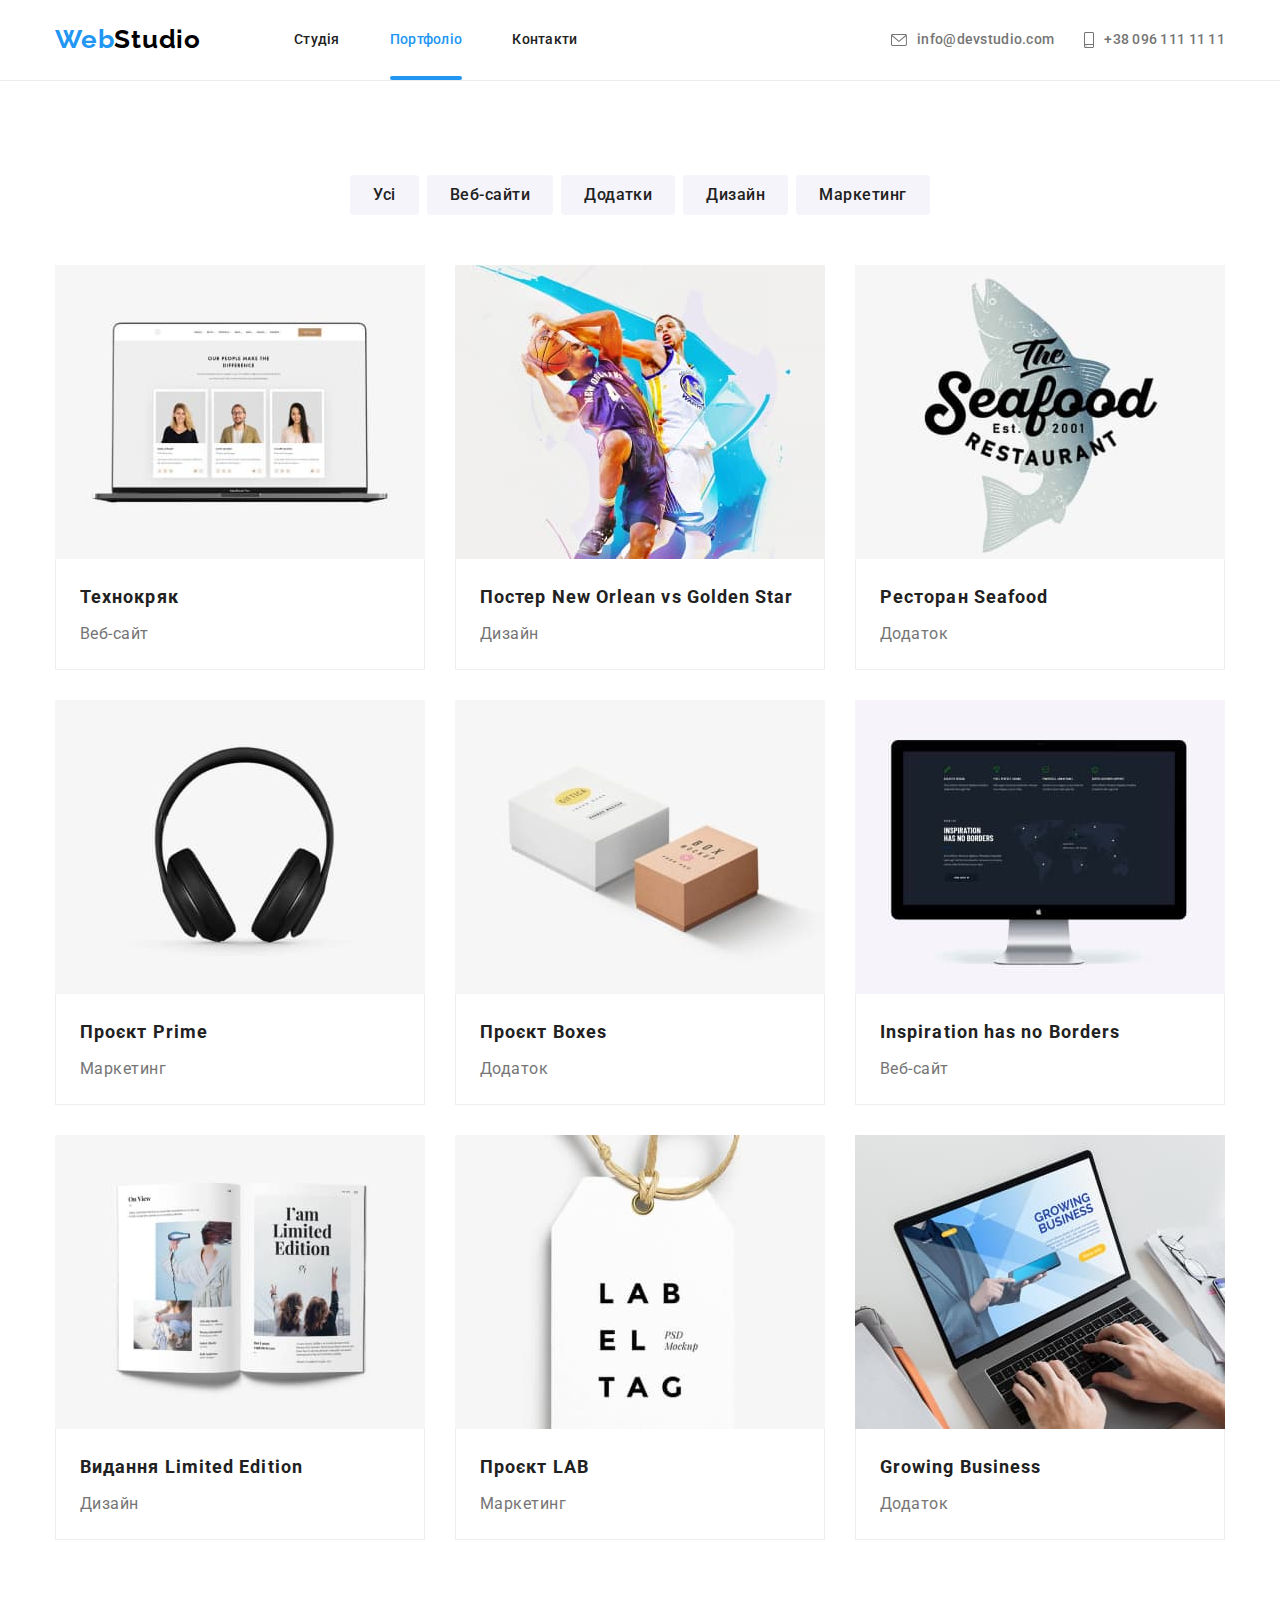
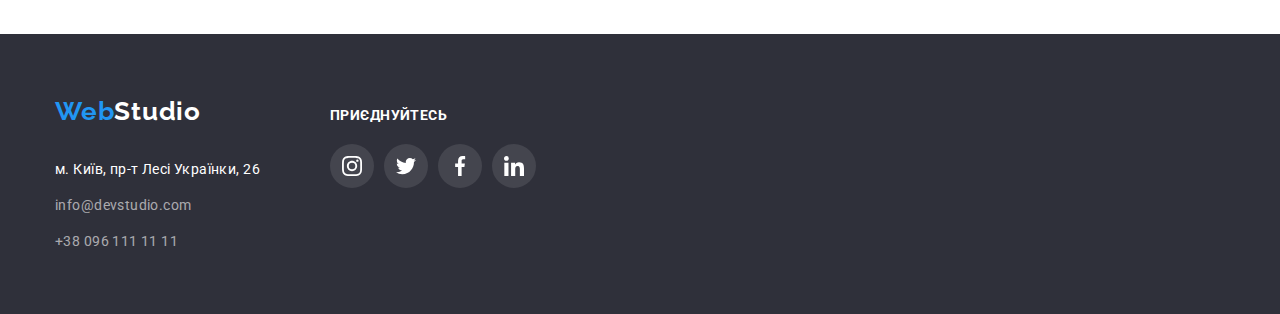
==== portfolio.html @ 48a8d175 "Initial commit" ====
<!DOCTYPE html>
<html lang="uk">
  <head>
    <meta charset="UTF-8" />
    <meta name="viewport" content="width=device-width, initial-scale=1.0" />
    <title>Document</title>
    <link rel="preconnect" href="https://fonts.googleapis.com" />
    <link rel="preconnect" href="https://fonts.gstatic.com" crossorigin />
    <link
      href="https://fonts.googleapis.com/css2?family=Raleway:wght@700&family=Roboto:wght@400;500;700;900&display=swap"
      rel="stylesheet"
    />
    <link
      rel="stylesheet"
      href="https://cdnjs.cloudflare.com/ajax/libs/modern-normalize/0.6.0/modern-normalize.min.css"
    />
    <link rel="stylesheet" href="./css/styles.css" />
  </head>
  <body>
    <!-- Верхня лінія -->
    <header class="page-header">
      <div class="container main-nav">
        <nav class="main-nav">
          <a href="./index.html" class="logo"
            >Web<span class="logo-header">Studio</span></a
          >
          <ul class="site-nav list">
            <li class="site-pages">
              <a href="./index.html" class="link navigation-link">Студія</a>
            </li>
            <li class="site-pages">
              <a href="" class="portfolio navigation-link current">Портфоліо</a>
            </li>
            <li class="site-pages">
              <a href="" class="link navigation-link">Контакти</a>
            </li>
          </ul>
        </nav>
        <ul class="contacts list">
          <li>
            <a href="mailto:info@devstudio.com" class="point link">
              <svg class="point-envelope" width="16" height="12">
                <use href="./images/icons.svg#icon-envelope"></use>
              </svg>
              info@devstudio.com</a
            >
          </li>
          <li>
            <a href="tel:+380961111111" class="point link">
              <svg class="point-smartphone" width="10" height="16">
                <use href="./images/icons.svg#icon-smartphone"></use>
              </svg>
              +38 096 111 11 11</a
            >
          </li>
        </ul>
      </div>
    </header>

    <!-- Портфоліо -->
    <main>
      <section class="section">
        <div class="container">
          <h1 class="portfolio-title visually-hidden">Портфоліо</h1>
          <ul class="button-list list">
            <li class="button-point"><button type="button">Усі</button></li>
            <li class="button-point">
              <button type="button">Веб-сайти</button>
            </li>
            <li class="button-point"><button type="button">Додатки</button></li>
            <li class="button-point"><button type="button">Дизайн</button></li>
            <li class="button-point">
              <button type="button">Маркетинг</button>
            </li>
          </ul>
          <ul class="project-list list">
            <!-- Проєкт 1 -->
            <li class="little-container">
              <a class="card-link" href="">
                <div class="card-overlay">
                  <img
                    src="./images/projects/img1.jpg"
                    alt="Фото людей"
                    width="370"
                    height="294"
                    class="image"
                  />
                  <p class="card-text">
                    Ресурс пропонує комплексні пропозиції з різним рівнем
                    функціоналу та сервісів. Все це дозволить відвідувачу
                    отримати вичерпні відомості про компанію чи приватну особу.
                  </p>
                </div>
                <div class="description">
                  <h2 class="project-title">Технокряк</h2>
                  <p class="description-text">Веб-сайт</p>
                </div>
              </a>
            </li>
            <!-- Проєкт 2 -->
            <li class="little-container">
              <a class="card-link" href="">
                <div class="card-overlay">
                  <img
                    src="./images/projects/img2.jpg"
                    alt="Баскетболісти"
                    width="370"
                    height="294"
                    class="image"
                  />
                  <p class="card-text">
                    Ресурс пропонує комплексні пропозиції з різним рівнем
                    функціоналу та сервісів. Все це дозволить відвідувачу
                    отримати вичерпні відомості про компанію чи приватну особу.
                  </p>
                </div>
                <div class="description">
                  <h2 class="project-title">
                    Постер New Orlean vs Golden Star
                  </h2>
                  <p class="description-text">Дизайн</p>
                </div>
              </a>
            </li>
            <!-- Проєкт 3 -->
            <li class="little-container">
              <a class="card-link" href="">
                <div class="card-overlay">
                  <img
                    src="./images/projects/img3.jpg"
                    alt="Логотип ресторану у вигляді риби"
                    width="370"
                    height="294"
                    class="image"
                  />
                  <p class="card-text">
                    Ресурс пропонує комплексні пропозиції з різним рівнем
                    функціоналу та сервісів. Все це дозволить відвідувачу
                    отримати вичерпні відомості про компанію чи приватну особу.
                  </p>
                </div>
                <div class="description">
                  <h2 class="project-title">Ресторан Seafood</h2>
                  <p class="description-text">Додаток</p>
                </div>
              </a>
            </li>
            <!-- Проєкт 4 -->
            <li class="little-container">
              <a class="card-link" href="">
                <div class="card-overlay">
                  <img
                    src="./images/projects/img4.jpg"
                    alt="Навушники"
                    width="370"
                    height="294"
                    class="image"
                  />
                  <p class="card-text">
                    Ресурс пропонує комплексні пропозиції з різним рівнем
                    функціоналу та сервісів. Все це дозволить відвідувачу
                    отримати вичерпні відомості про компанію чи приватну особу.
                  </p>
                </div>
                <div class="description">
                  <h2 class="project-title">Проєкт Prime</h2>
                  <p class="description-text">Маркетинг</p>
                </div>
              </a>
            </li>
            <!-- Проєкт 5 -->
            <li class="little-container">
              <a class="card-link" href="">
                <div class="card-overlay">
                  <img
                    src="./images/projects/img5.jpg"
                    alt="Дві коробки"
                    width="370"
                    height="294"
                    class="image"
                  />
                  <p class="card-text">
                    Ресурс пропонує комплексні пропозиції з різним рівнем
                    функціоналу та сервісів. Все це дозволить відвідувачу
                    отримати вичерпні відомості про компанію чи приватну особу.
                  </p>
                </div>
                <div class="description">
                  <h2 class="project-title">Проєкт Boxes</h2>
                  <p class="description-text">Додаток</p>
                </div>
              </a>
            </li>
            <!-- Проєкт 6 -->
            <li class="little-container">
              <a class="card-link" href="">
                <div class="card-overlay">
                  <img
                    src="./images/projects/img6.jpg"
                    alt="Монітор"
                    width="370"
                    height="294"
                    class="image"
                  />
                  <p class="card-text">
                    Ресурс пропонує комплексні пропозиції з різним рівнем
                    функціоналу та сервісів. Все це дозволить відвідувачу
                    отримати вичерпні відомості про компанію чи приватну особу.
                  </p>
                </div>
                <div class="description">
                  <h2 class="project-title">Inspiration has no Borders</h2>
                  <p class="description-text">Веб-сайт</p>
                </div>
              </a>
            </li>
            <!-- Проєкт 7 -->
            <li class="little-container">
              <a class="card-link" href="">
                <div class="card-overlay">
                  <img
                    src="./images/projects/img7.jpg"
                    alt="Книжний разворот"
                    width="370"
                    height="294"
                    class="image"
                  />
                  <p class="card-text">
                    Ресурс пропонує комплексні пропозиції з різним рівнем
                    функціоналу та сервісів. Все це дозволить відвідувачу
                    отримати вичерпні відомості про компанію чи приватну особу.
                  </p>
                </div>
                <div class="description">
                  <h2 class="project-title">Видання Limited Edition</h2>
                  <p class="description-text">Дизайн</p>
                </div>
              </a>
            </li>
            <!-- Проєкт 8 -->
            <li class="little-container">
              <a class="card-link" href="">
                <div class="card-overlay">
                  <img
                    src="./images/projects/img8.jpg"
                    alt="Етикетка"
                    width="370"
                    height="294"
                    class="image"
                  />
                  <p class="card-text">
                    Ресурс пропонує комплексні пропозиції з різним рівнем
                    функціоналу та сервісів. Все це дозволить відвідувачу
                    отримати вичерпні відомості про компанію чи приватну особу.
                  </p>
                </div>
                <div class="description">
                  <h2 class="project-title">Проєкт LAB</h2>
                  <p class="description-text">Маркетинг</p>
                </div>
              </a>
            </li>
            <!-- Проєкт 9 -->
            <li class="little-container">
              <a class="card-link" href="">
                <div class="card-overlay">
                  <img
                    src="./images/projects/img9.jpg"
                    alt="Руки на клавіатурі ноутбука"
                    width="370"
                    height="294"
                    class="image"
                  />
                  <p class="card-text">
                    Ресурс пропонує комплексні пропозиції з різним рівнем
                    функціоналу та сервісів. Все це дозволить відвідувачу
                    отримати вичерпні відомості про компанію чи приватну особу.
                  </p>
                </div>
                <div class="description">
                  <h2 class="project-title">Growing Business</h2>
                  <p class="description-text">Додаток</p>
                </div>
              </a>
            </li>
          </ul>
        </div>
      </section>
    </main>

    <!-- Підвал -->
    <footer class="footer-section">
      <div class="container footer-box">
        <div class="footer-part">
          <a href="./index.html" class="logo"
            >Web<span class="logo-footer">Studio</span></a
          >
          <address>
            <p class="footer-adress">м. Київ, пр-т Лесі Українки, 26</p>
            <ul class="footer-contacts list">
              <li class="contacts-point">
                <a href="mailto:info@devstudio.com">info@devstudio.com</a>
              </li>
              <li class="contacts-point">
                <a href="tel:+380961111111">+38 096 111 11 11</a>
              </li>
            </ul>
          </address>
        </div>
        <!-- Приєднуйтесь -->
        <div class="footer-part">
          <h3 class="social-title">ПРИЄДНУЙТЕСЬ</h3>
          <ul class="attend list">
            <li>
              <a class="ellipse" href="">
                <svg class="social-footer" width="20" height="20">
                  <use href="./images/icons.svg#icon-instagram"></use>
                </svg>
              </a>
            </li>
            <li>
              <a class="ellipse" href="">
                <svg class="social-footer" width="20" height="20">
                  <use href="./images/icons.svg#icon-twitter"></use>
                </svg>
              </a>
            </li>
            <li>
              <a class="ellipse" href="">
                <svg class="social-footer" width="20" height="20">
                  <use href="./images/icons.svg#icon-facebook"></use>
                </svg>
              </a>
            </li>
            <li>
              <a class="ellipse" href="">
                <svg class="social-footer" width="20" height="20">
                  <use href="./images/icons.svg#icon-linkedin"></use>
                </svg>
              </a>
            </li>
          </ul>
        </div>
      </div>
    </footer>
  </body>
</html>
---- css/styles.css ----
/* 
 html {
     box-sizing: border-box;
 }

 *,
 *::before,
 *::after {
     box-sizing: inherit;

 } */


 /* цвет осн текста #212121 */
 /* акцент #2196F3 */
 /* вторичн цвет текста #757575 */
 /* цвет фона вторичн #F5F4FA */


 :root {
     --primary-text-color: #757575;
     --title-text-color: #212121;
     --accent-color: #2196F3;
     --primary-bg-color: #F5F4FA;
     --timing-function: cubic-bezier(0.4, 0, 0.2, 1);
}

 /* animations */


 /* Загальні css дані для обох html */

 body {
     color: #757575;
     background-color: #FFF;
     font-family: Roboto, sans-serif;
     font-size: 14px;
     font-weight: 400;
     line-height: 1.7;
     letter-spacing: 0.42px;
 }

.container {
    margin-left: auto;
    margin-right: auto;
   
    width: 1200px;
    padding-left: 15px;
    padding-right: 15px;
}
 
/* Утіліти */

h1,
h2,
h3,
h4,
h5,
h6,
p,
ul {
    margin-top: 0;
    margin-bottom: 0;
}


.list {
    padding: 0;
    margin: 0;
    list-style: none;
}


/* Header */

.page-header {
    border-bottom-width: 1px;
    border-bottom-style: solid;
    border-bottom-color: #ECECEC;
}


.site-nav {
    display: flex;
    margin-left: 93px;
}

.site-pages {
    display: flex;
    transition: color 250ms var(--timing-function);
}

.site-pages:hover,
.site-pages:focus {
    color: var(--accent-color);
}

.site-nav .site-pages + .site-pages {
    margin-left: 50px;
}



.site-nav .link {
    display: block;
    padding-top: 32px;
    padding-bottom: 32px;
    color: var(--title-text-color);
    font-size: 14px;
    font-weight: 500;
    line-height: 1.14;
    letter-spacing: 0.28px;
    letter-spacing: 0.28px;
    text-decoration: none;
}


.main-nav {
    display: flex;
    align-items: center;
}


.studio,
.portfolio {
    display: block;
    padding-top: 32px;
    padding-bottom: 32px;
    color: var(--accent-color);
    font-size: 14px;
    font-weight: 500;
    line-height: 1.14;
    letter-spacing: 0.28px;
    letter-spacing: 0.28px;
    text-decoration: none;
}


/* logo */

.logo {
    margin-right: 0;
    color: var(--accent-color);
    font-family: Raleway, sans-serif;
    font-size: 26px;
    font-weight: 700;
    line-height: 1.38;
    letter-spacing: 0.78px;
    text-decoration: none;
}

.logo-header {
    color: #000;
}

.logo-footer {
    color: #FFF;
}


/* Contacts */

.contacts a {
    color: var(--primary-text-color);
    font-family: Roboto;
    font-size: 14px;
    font-weight: 500;
    line-height: 1.14;
    letter-spacing: 0.28px;
    text-decoration: none;
}

.navigation-link {
    position: relative;
    transition: color 250ms var(--timing-function);
}

.navigation-link:hover,
.navigation-link:focus {
    color: var(--accent-color);
}


.navigation-link.current {
    color: #2196F3;
}
 

.navigation-link.current::after {
    position: absolute;
    bottom: 0;
    left: 0;
    content: "";
    display: block;
    width: 100%;
    height: 4px;
    background-color: #2196F3;
    border-radius: 2px;
}


.contacts .link {
    text-decoration: none;
}

.contacts {
    display: flex;
    margin-left: auto;
    gap: 30px;
}

.point {
    display: flex;
    justify-content: center;
    align-items: center;
    color: #AFB1B8;
    transition: color 250ms var(--timing-function);
}


.point:hover,
.point:focus {
    color: #2196F3;
    fill: #2196F3;
}

.point-envelope {
    margin-right: 10px;
    fill: currentColor;;
}

.point-smartphone {
    margin-right: 10px;
    fill: currentColor;
}


.contacts .point + .point {
    margin-left: 40px;
}


/* Стили для index.html */




/* Hero */

.hero {
    background-color: #2F303A;
    text-align: center;
    padding-top: 200px;
    padding-bottom: 200px;
}

/* Overlay */

.overlay {
    max-width: 1600px;
    height: 600px;
    margin-left: auto;
    margin-right: auto;
    background-image: linear-gradient(rgba(47, 48, 58, 0.4), rgba(47, 48, 58, 0.4)), url("../images/hero/hero1.jpg");
    /* background-repeat: no-repeat; */
    background-position: center;
    /* background-size: cover; */
}

.hero-title {
    margin-top: 0;
    margin-right: auto;
    margin-left: auto;
    margin-bottom: 30px;
    width: 696px;
    color: var(--title-text-color);
    color: #FFF;
    font-size: 44px;
    font-weight: 900;
    line-height: 1.36;
    letter-spacing: 2.64px;
    text-transform: uppercase;
}


.button-studio {
    color:#FFFFFF;
    height: 50px;
    background-color: var(--accent-color);
    font-family: inherit;
    font-size: 16px;
    font-weight: 700;
    line-height: 1.88;
    letter-spacing: 0.96px;
    cursor: pointer;
    border-radius: 4px;
    border: 1px solid transparent;
    padding: 9px 24px;
    min-width: 200px;
    transition: color 250ms var(--timing-function);
}

.button-studio:hover,
.button-studio:focus {
    color: #2F303A;
}


/*Модальне вікно */

.backdrop {
    position: fixed;
    z-index: 2;
    top: 0;
    left: 0;
    width: 100%;
    height: 100%;
    background-color: rgba(0, 0, 0, 0.2);
    transition: transform 250ms var(--timing-function), opacity 250ms var(--timing-function),
    visibility 250ms var(--timing-function);
}

.backdrop.is-hidden {
    visibility: hidden;
    opacity: 0;
    pointer-events: none;
    transform: scale(1.15);
}


.modal-wrapper {
    position: absolute;
    top: 50%;
    left: 50%;
    padding: 40px 40px 40px 40px;
    transform: translate(-50%, -50%);
    width: 528px;
    background-color: #FFFFFF;
    border-radius: 4px;
    box-shadow: 0px 2px 1px 0px rgba(0, 0, 0, 0.20), 0px 1px 1px 0px rgba(0, 0, 0, 0.14), 0px 1px 3px 0px rgba(0, 0, 0, 0.12);
    transition: transform 250ms var(--timing-function), opacity 250ms var(--timing-function);
}

/* Початковий стан елемента до анімації */


.backdrop.is-hidden .modal-wrapper {
    transform: translate(-50%, -50%) scale(0.4);
    opacity: 0;
}

/* Кінцевий стан елемента після анімації  */


.backdrop .modal-wrapper {
    transform: translate(-50%, -50%) scale(1);
    opacity: 1;
}

.modal-btn {
    position: absolute;
    top: 8px;
    right: 8px;
    display: flex;
    justify-content: center;
    align-items: center;
    padding: 0;
    width: 30px;
    height: 30px;
    border: 1px solid rgba(0, 0, 0, 0.10);
    border-radius: 50px;
    background-color: transparent;
    cursor: pointer;
    transition: fill 250ms var(--timing-function),
        opacity 250ms var(--timing-function);
}

.modal-btn:focus,
.modal-btn:hover {
    fill: #2196F3;
}

.modal-title {
    display: flex;
    height: 23px;
    color: #212121;
    align-items: center;
    justify-content: center;
    font-size: 20px;
    font-weight: 700;
    line-height: 1,15;
    letter-spacing: 0.6px;
} 


.modal-form {
    margin-top: 30px;
}

/* Дані користувача */

.form-group {
     margin-bottom: 28px;
}

.wrapper-input {
    width: 100%;
    height: 40px;
    padding-top: 11px;
    padding-right: 12px;
    padding-bottom: 11px;
    padding-left: 35px;
    flex-shrink: 0;
    cursor: pointer;
    border-radius: 4px;
    border: 1px solid rgba(33, 33, 33, 0.20);
    outline: transparent;
    transition: outline-color 250ms var(--timing-function);
}

.wrapper-input:hover,
.wrapper-input:focus {
    outline: 1px solid var(--accent-color);
    outline-offset: -1px;
} 

.form-modal-icon {
    position: absolute;
    top: 11px;
    left: 12px;
    fill: #212121;
    transition: fill 250ms var(--timing-function);
}

.wrapper-input:hover~.form-modal-icon,
.wrapper-input:focus~.form-modal-icon {
    fill: #2196F3;
}


.form-modal-icon {
    position: absolute;
    top: 11px;
    left: 12px;
    fill: #212121;
    transition: fill 250ms var(--timing-function);
}

/* Коментар */

.form-group-massage {
    margin-bottom: 20px;
}


.form-message {
    display: block;
    padding: 12px 16px;
    background-color: transparent;
    width: 100%;
    height: 120px;
    flex-shrink: 0;
    cursor: pointer;
    border-radius: 4px;
    border-radius: 4px;
    border: 1px solid rgba(33, 33, 33, 0.20);
    outline: transparent;
    resize: none;
    transition: outline-color 250ms var(--timing-function);
}

.form-message:hover,
.form-message:focus {
    outline: 1px solid #2196F3;
    outline-offset: -1px;
}

/* Погодитися з розсилкою */


.form-group, 
.form-group-massage,
.form-policy  {
    position: relative;
    display: block;
}

.info-point {
position: absolute;
top: 0;
left: 0;
color: var(--primary-text-color);
font-size: 12px;
font-weight: 400;
line-height: 1.17;
letter-spacing: 0.12px;
transform: translateY(-17px);
}


.form-policy {
    display: flex;
    align-items: center;
    justify-content: center;
    height: 24px;
    margin-bottom: 30px;
}

.custom-checkbox {
    display: flex;
    align-items: center;
    justify-content: center;
    width: 16px;
    height: 15px;
    margin-right: 7px;
    outline: 2px solid #212121;
    outline-offset: -2px;
    border-radius: 1px;
    transition: outline 250ms var(--timing-function);
}

.form-policy:hover > .custom-checkbox {
    outline: 2px solid #2196F3;
}

.checkbox:focus + .custom-checkbox {
    outline: 2px solid #2196F3;
}


.custom-checkbox-icon {
    opacity: 0;
    transition: opacity 250ms var(--timing-function);
}

.checkbox:checked + .custom-checkbox {
    outline: var(--accent-color);
}

.checkbox:checked + .custom-checkbox .custom-checkbox-icon {
opacity: 1;
}


.contract {
    color: var(--accent-color);
}

/* Section и Work */

.image {
    display: block;
}

.work {
    padding-bottom: 94px;
    }


.worklist {
    display: flex;
}

.worklist .item + .item {
    margin-left: 30px;
}

.section {
padding-top: 94px;
padding-bottom: 94px;
}


.section.no-padding {
    padding-top: 0;
    padding-bottom: 0;
}

.visually-hidden {
    position: absolute;
    width: 1px;
    height: 1px;
    margin: -1px;
    border: 0;
    padding: 0;
    white-space: nowrap;
    clip-path: inset(100%);
    clip: rect(0 0 0 0);
    overflow: hidden;
}


.worklist-title {
    padding-top: 0;
    margin-top: 0;
    margin-bottom: 50px;
    color: var(--title-text-color);
    text-align: center;
    font-size: 36px;
    font-weight: 700;
    line-height: 1.17;
    letter-spacing: 1.08px;
}
    

.work-text {
    position: absolute;
    display: flex;
    bottom: 23px;
    left: 50%;
    transform: translate(-50%, 0);
    color: #FFF;
    padding: 0;
    margin: 0;
    font-size: 14px;
    font-weight: 700;
    line-height: 1,14;
    letter-spacing: 0.42px; 
    text-transform: uppercase;
    z-index: 1;
}

.item {
    position: relative;
}

/* overlay for work item*/

.item::before {
    content: "";
    position: absolute;
    bottom: 0;
    display: block;
    width: 100%;
    height: 70px;
    flex-shrink: 0;
    background: rgba(47, 48, 58, 0.80);
    /* opacity: 0; */
}

/* item:hover::before {
    opacity: 1;
} */

/* Features */

.feature-list .title {
    color: var(--title-text-color);
    font-size: 14px;
    font-weight: 700;
    line-height: 1.14;
    letter-spacing: 0.42px;
    text-transform: uppercase;
    margin-top: 0;
    margin-bottom: 10px;
}


.feature-list {
    display: flex;
}

.feature-description {
    width: 270px;
 }

.rectangle {
    display: flex;
    justify-content: center;
    align-items: center;
    height: 120px;
    margin-bottom: 30px;
    background-color: #F5F4FA;
    border-radius: 4px;
}

.feature-list .feature-description + .feature-description {
    margin-left: 30px;
}

.feature-icon {
 width: 70px;
 height: 70px;
}


/* Team */

.team-title {
    padding-top: 0;
    margin-top: 0;
    margin-bottom: 50px;
    color: var(--title-text-color);
    text-align: center;
    font-size: 36px;
    font-weight: 700;
    line-height: 1.17;
    letter-spacing: 1.08px;
}


.team-list {
    display: flex;
}

.team-card {
    width: 270px;
    height: 428px;
    flex-shrink: 0;
    background-color: #FFFFFF;
    border-radius: 0px 0px 4px 4px;
    box-shadow: 0px 2px 1px 0px rgba(0, 0, 0, 0.20), 0px 1px 1px 0px rgba(0, 0, 0, 0.14), 0px 1px 3px 0px rgba(0, 0, 0, 0.12);
}

.team-list .team-card + .team-card {
    margin-left: 30px;
}

.name-team {
    margin-bottom: 10px;
    color: var(--title-text-color);
    font-size: 16px;
    font-weight: 500;
    line-height: 1.19;
    letter-spacing: 0.48px;
    text-align: center;
}


.team-list p {
    color: var(--primary-text-color);
    font-family: Roboto;
    font-size: 16px;
    font-weight: 400;
    line-height: 1.19;
    letter-spacing: 0.48px;
    text-align: center;
    margin-bottom: 16px;
}

.card-info {
    padding-top: 30px;
    padding-bottom: 30px;
}

.team-color {
    background-color: var(--primary-bg-color);
}


.socials {
    display: flex;
    justify-content: center;
    align-items: center;
    gap: 10px;
}

.socials-link {
    display: flex;
    height: 44px;
    width: 44px;
    padding: 0;
    align-items: center;
    justify-content: center;
    color: #afb1b8;
    background-color: #FFFFFF;
    border-radius: 50%;
    transition: background-color 250ms var(--timing-function), 
    color 250ms var(--timing-function);
}

.socials-icon {
    fill: currentColor;
}


.socials-link:hover,
.socials-link:focus {
    background-color: #2196F3;
    color: #FFFFFF;
}

/* Clients */

.clients {
    padding-top: 94px;
    padding-bottom: 94px;
}

.clients-title {
    padding-top: 0;
    margin-top: 0;
    margin-bottom: 50px;
    color: var(--title-text-color);
    text-align: center;
    font-size: 36px;
    font-weight: 700;
    line-height: 1.17;
    letter-spacing: 1.08px;
}

.clients-list {
    display: flex;
    padding: 0;
    margin: 0;
    gap: 30px;
}

 
.clients-item {
    flex-basis: calc((100% - 150px) / 6);
} 



.clients-link {
display: flex;
justify-content: center;
align-items: center;
border-radius: 4px;
border: 1px solid currentColor;
width: 170px;
height: 92px;
color: #AFB1B8;
transition: color 250ms var(--timing-function);
}

.clients-link:hover,
.clients-link:focus {
    color: #2196F3;
}

.client-logo {
    fill: currentColor;
}



/* Стили для portfolio */


/* Button list for portfolio */

.button-list button {
    color: var(--title-text-color);
    background-color: var(--primary-bg-color);
    font-size: 16px;
    font-weight: 500;
    line-height: 1.63;
    letter-spacing: 0.48px;
    cursor: pointer;
    border-radius: 4px;
    border: 1px solid transparent;
    padding: 6px 22px;
    text-align: center;
    transition: background-color 250ms var(--timing-function),
    color 250ms var(--timing-function),
    box-shadow 250ms var(--timing-function);
}

.button-list button:hover,
.button-list button:focus{
    color: var(--primary-bg-color);
    background-color: var(--accent-color);
    box-shadow: 0px 2px 2px 0px rgba(0, 0, 0, 0.12), 0px 1px 2px 0px rgba(0, 0, 0, 0.08), 0px 3px 1px 0px rgba(0, 0, 0, 0.10);
}

    
.button-list {
    display: flex;
    justify-content: center;
    margin-bottom: 50px;
}

.button-list .button-point+.button-point {
    margin-left: 8px;
}

/* Projects list */

.project-list {
    display: flex;
    flex-wrap: wrap;
    gap: 30px;
    padding: 0;
    list-style: none;
}

.card-link {
    display: block;
    transition: box-shadow 250ms var(--timing-function);
}

.card-link:hover,
.card-link:focus {
    box-shadow: 1px 4px 6px 0px rgba(0, 0, 0, 0.16),
        0px 4px 4px 0px rgba(0, 0, 0, 0.06),
        0px 1px 1px 0px rgba(0, 0, 0, 0.12);
}

.card-overlay {
    position: relative;
    overflow: hidden;
}


.card-text, .card-overlay::before {
    position: absolute;
    width: 100%;
    height: 100%;
    transition: transform 250ms var(--timing-function);
    transform: translateY(100%);
    opacity: 0;
}


.card-text {
    display: flex;
    top: 0;
    left: 0;
    padding: 63px 24px;
    color: #FFF;
    font-size: 18px;
    font-weight: 400;
    line-height: 1.56;
    letter-spacing: 0.54px;
}


.card-overlay::before {
    content: "";
    display: block;
    bottom: 0;
    left: 0;
    background-color: rgba(33, 150, 243, 0.90);
    flex-shrink: 0;
}


.card-link:hover .card-text,
.card-link:focus .card-text {
    opacity: 1;
    transform: translateY(0);
    background-color: rgba(33, 150, 243, 0.90);
}


.project-list .card-link:hover .card-text,
.project-list .card-link:focus .card-text {
    opacity: 1;
} 





.project-title {
    color: var(--title-text-color);
    font-family: Roboto;
    font-size: 18px;
    font-weight: 700;
    line-height: 2;
    letter-spacing: 1.08px;
    text-decoration: none;
}

.description-text {
    color: var(--primary-text-color) ;
    font-size: 16px;
    font-weight: 400;
    line-height: 1.88;
    letter-spacing: 0.48px;
}

.card-link {
    text-decoration: none;
}

.little-container {
    width: 370px;
}


.description {
    padding: 20px 24px;
    border-left: 1px solid #EEE;
    border-right: 1px solid #EEE;
    border-bottom: 1px solid #EEE;
}

.description p {
    margin-top: 4px;
}

.little-container :nth-child(3n) {
    margin-right: 0;
}

.little-container :nth-last-child(-n + 3) {
    margin-bottom: 0;
}



/* Footer */

.footer-section {
    background-color: #2F303A;
    padding-top: 60px;
    padding-bottom: 60px;
}


.footer-adress {
    color: #FFF;
    font-size: 14px;
    font-style: normal;
    font-weight: 400;
    line-height: 1, 7;
    letter-spacing: 0.42px;
}

address {
    margin-top: 28px;
}

.footer-contacts {
    margin-top: 12px;
}

.footer-contacts a {
    color: rgba(255, 255, 255, 0.60);
    font-size: 14px;
    font-style: normal;
    line-height: 1.7;
    font-weight: 400;
    letter-spacing: 0.42px;
    text-decoration: none;
    transition: color 250ms var(--timing-function);
}

.footer-contacts :hover,
.footer-contacts :focus {
    color: #2196F3;
}

.footer-contacts .contacts-point+.contacts-point {
    margin-top: 12px;
}

.footer-box {
    display: flex;
    align-items: baseline;
} 

.footer-part+.footer-part {
    margin-left: 70px;
}

.social-title {
    padding-top: 0;
    margin-top: 0;
    font-size: 14px;
    color: #FFF;
    font-weight: 700;
    line-height: 1.14;
    letter-spacing: 0.42px;
    text-transform: uppercase;
}


.attend {
    display: flex;
    align-items: baseline;
    margin-top: 20px;
    gap: 10px;
}


.ellipse {
    display: flex;
    justify-content: center;
    align-items: center;
    width: 44px;
    height: 44px;
    border-radius: 50px;
    background-color: #FFFFFF1A;
    transition: background-color 250ms var(--timing-function);
}

.ellipse:hover,
.ellipse:focus {
    background-color: #2196F3;
}

/* Форма для розсилки */

.footer-submit {
    width: 570px;
    align-items: baseline;
 margin-left: auto;
}

.social-footer {
    fill: #FFFFFF;
    margin-right: 0;
    margin-bottom: 0;
}


.email-form {
display: flex;
    margin-top: 20px;
    gap: 12px;
    width: 358px;
    height: 50px;
    flex-shrink: 0;
}









.footer-input {
    padding-top: 15px;
    padding-bottom: 16px;
    padding-left: 16px;
    width: 358px;
    height: 50px;
    flex-shrink: 0;
    cursor: pointer;
    border-radius: 4px;
    border: 1px solid rgba(255, 255, 255, 0.30);
    background: rgba(33, 150, 243, 0.00);
    color: #FFF;
    box-shadow: 0px 4px 4px 0px rgba(0, 0, 0, 0.15);
    outline: transparent;
    transition: outline 250ms var(--timing-function);
}

.footer-input:hover,
.footer-input:focus {
    outline: 1px solid #2196F3;
    outline-offset: -1px;
}

.footer-btn {
    display: flex;
    justify-content: center;
    align-items: center;
    gap: 10px;
    color: #FFFFFF;
        background-color: var(--accent-color);
        font-family: inherit;
        font-size: 16px;
        font-weight: 700;
        line-height: 1.88;
        letter-spacing: 0.96px;
        cursor: pointer;
        border-radius: 4px;
        border: 1px solid transparent;
        padding: 9px 24px;
        min-width: 200px;
        height: 50px;
        transition: color 250ms var(--timing-function);
}


.form-icon {
   fill: currentColor;
}

.footer-btn:hover,
.footer-btn:focus {
    color: #2F303A;
}
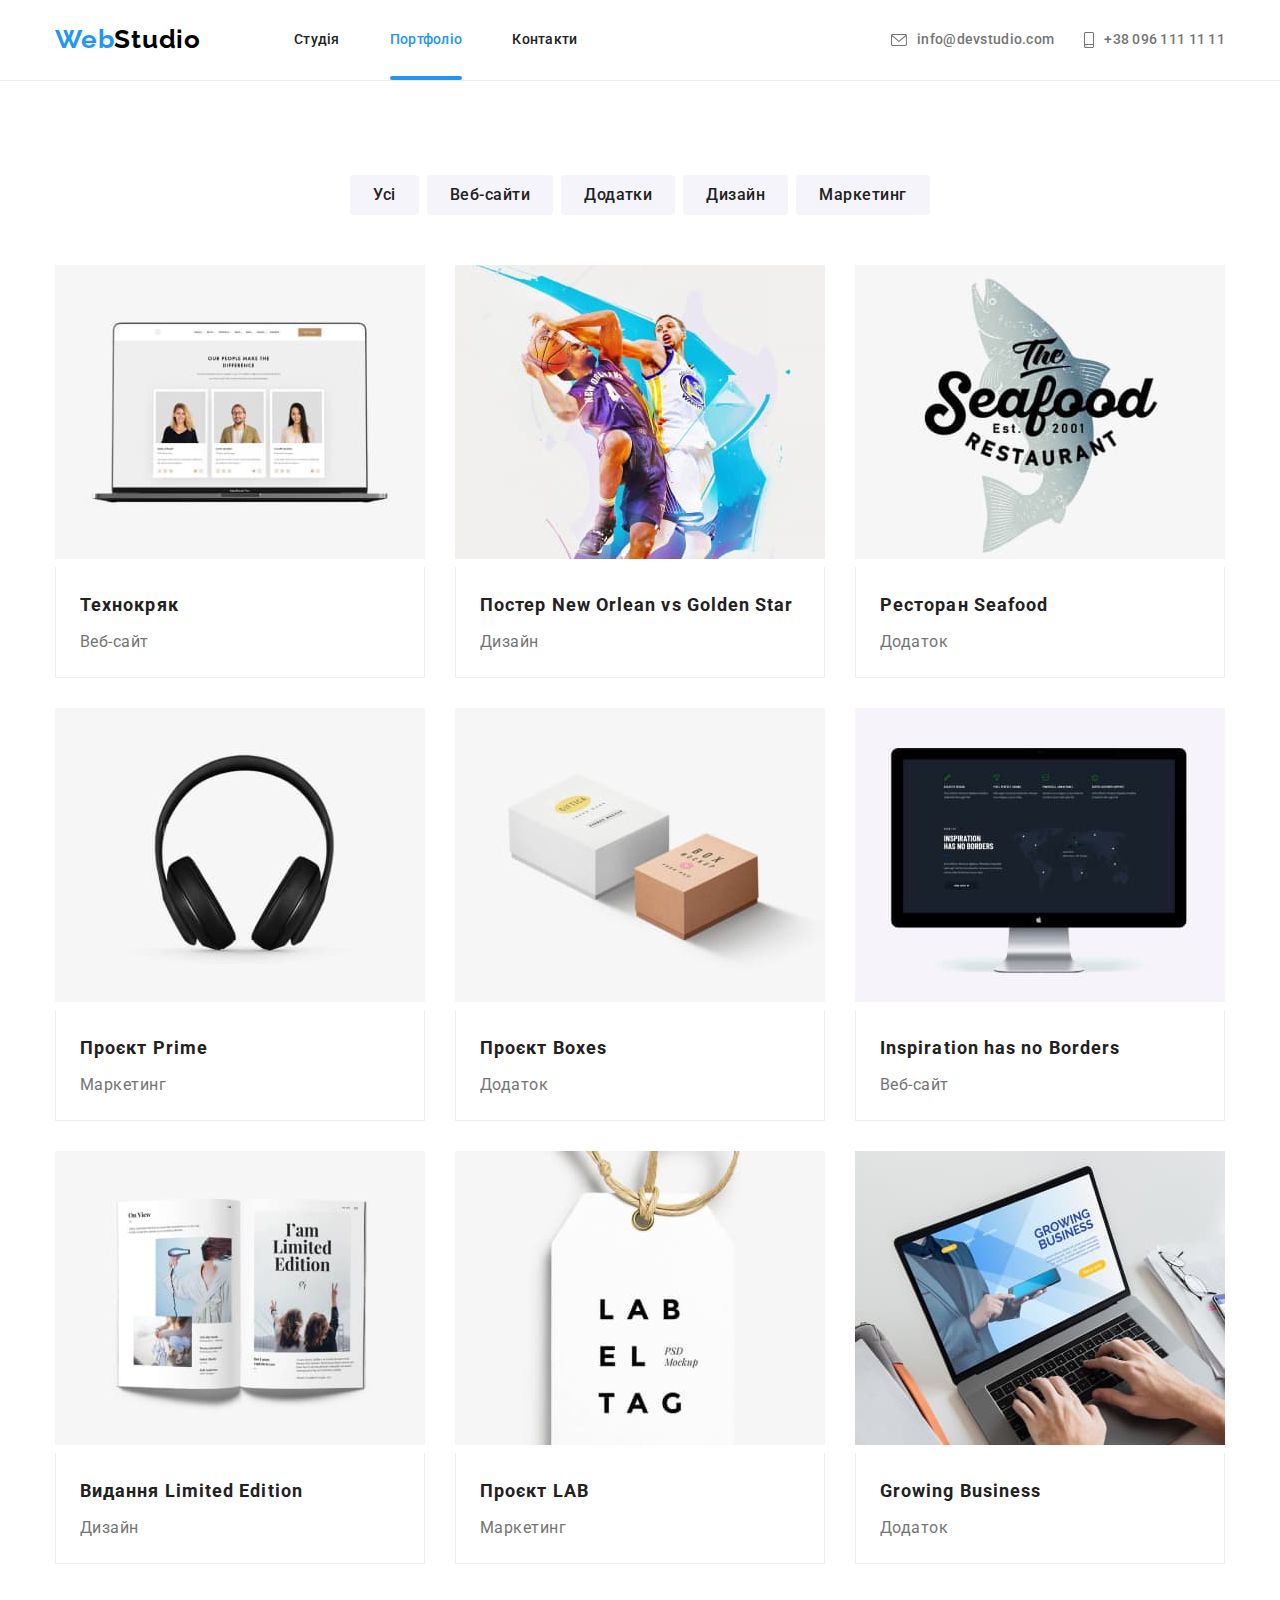
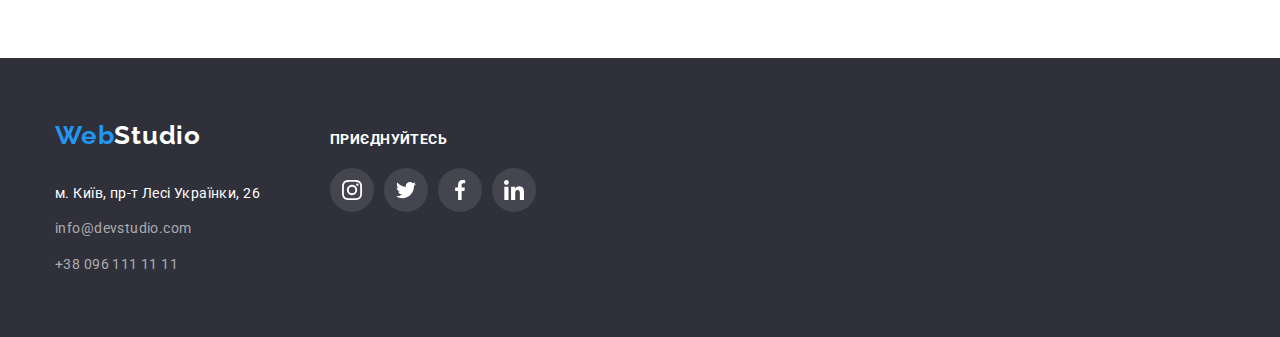
==== commit 4d5caedb: "Create19112023" ====
--- a/portfolio.html
+++ b/portfolio.html
@@ -15,6 +15,7 @@
       href="https://cdnjs.cloudflare.com/ajax/libs/modern-normalize/0.6.0/modern-normalize.min.css"
     />
     <link rel="stylesheet" href="./css/styles.css" />
+    <link rel="stylesheet" href="./css/main.min.css">
   </head>
   <body>
     <!-- Верхня лінія -->
@@ -25,29 +26,29 @@
             >Web<span class="logo-header">Studio</span></a
           >
           <ul class="site-nav list">
-            <li class="site-pages">
-              <a href="./index.html" class="link navigation-link">Студія</a>
-            </li>
-            <li class="site-pages">
-              <a href="" class="portfolio navigation-link current">Портфоліо</a>
-            </li>
-            <li class="site-pages">
-              <a href="" class="link navigation-link">Контакти</a>
+            <li class="site-nav__pages">
+              <a href="./index.html" class="link site-nav__link">Студія</a>
+            </li>
+            <li class="site-nav__pages">
+              <a href="" class="portfolio site-nav__link current">Портфоліо</a>
+            </li>
+            <li class="site-nav__pages">
+              <a href="" class="link site-nav__link">Контакти</a>
             </li>
           </ul>
         </nav>
         <ul class="contacts list">
-          <li>
-            <a href="mailto:info@devstudio.com" class="point link">
-              <svg class="point-envelope" width="16" height="12">
+          <li class="contacts__item">
+            <a href="mailto:info@devstudio.com" class="contacts__link link">
+              <svg class="contacts__envelope" width="16" height="12">
                 <use href="./images/icons.svg#icon-envelope"></use>
               </svg>
               info@devstudio.com</a
             >
           </li>
-          <li>
-            <a href="tel:+380961111111" class="point link">
-              <svg class="point-smartphone" width="10" height="16">
+          <li class="contacts__item">
+            <a href="tel:+380961111111" class="contacts__link link">
+              <svg class="contacts__smartphone" width="10" height="16">
                 <use href="./images/icons.svg#icon-smartphone"></use>
               </svg>
               +38 096 111 11 11</a
@@ -57,7 +58,9 @@
       </div>
     </header>
 
+
     <!-- Портфоліо -->
+
     <main>
       <section class="section">
         <div class="container">
--- a/css/styles.css
+++ b/css/styles.css
@@ -71,37 +71,7 @@
 }
 
 
-/* Header */
-
-.page-header {
-    border-bottom-width: 1px;
-    border-bottom-style: solid;
-    border-bottom-color: #ECECEC;
-}
-
-
-.site-nav {
-    display: flex;
-    margin-left: 93px;
-}
-
-.site-pages {
-    display: flex;
-    transition: color 250ms var(--timing-function);
-}
-
-.site-pages:hover,
-.site-pages:focus {
-    color: var(--accent-color);
-}
-
-.site-nav .site-pages + .site-pages {
-    margin-left: 50px;
-}
-
-
-
-.site-nav .link {
+.link {
     display: block;
     padding-top: 32px;
     padding-bottom: 32px;
@@ -114,10 +84,59 @@
     text-decoration: none;
 }
 
+/* Header */
+
+.page-header {
+    border-bottom-width: 1px;
+    border-bottom-style: solid;
+    border-bottom-color: #ECECEC;
+}
+
+/* Main-nav */
 
 .main-nav {
     display: flex;
     align-items: center;
+}
+
+
+/* logo */
+
+.logo {
+    margin-right: 0;
+    color: var(--accent-color);
+    font-family: Raleway, sans-serif;
+    font-size: 26px;
+    font-weight: 700;
+    line-height: 1.38;
+    letter-spacing: 0.78px;
+    text-decoration: none;
+}
+
+.logo-header {
+    color: #000;
+}
+
+.logo-footer {
+    color: #FFF;
+}
+
+/* Site-nav */
+
+.site-nav {
+    display: flex;
+    margin-left: 43px;
+}
+
+.site-nav__pages {
+    display: flex;
+    transition: color 250ms var(--timing-function);
+    margin-left: 50px;
+}
+
+.site-nav__pages:hover,
+.site-nav__pages:focus {
+    color: var(--accent-color);
 }
 
 
@@ -136,57 +155,27 @@
 }
 
 
-/* logo */
-
-.logo {
-    margin-right: 0;
+
+
+
+
+.site-nav__link {
+    position: relative;
+    transition: color 250ms var(--timing-function);   
+}
+
+.site-nav__link:hover,
+.site-nav__link:focus {
     color: var(--accent-color);
-    font-family: Raleway, sans-serif;
-    font-size: 26px;
-    font-weight: 700;
-    line-height: 1.38;
-    letter-spacing: 0.78px;
-    text-decoration: none;
-}
-
-.logo-header {
-    color: #000;
-}
-
-.logo-footer {
-    color: #FFF;
-}
-
-
-/* Contacts */
-
-.contacts a {
-    color: var(--primary-text-color);
-    font-family: Roboto;
-    font-size: 14px;
-    font-weight: 500;
-    line-height: 1.14;
-    letter-spacing: 0.28px;
-    text-decoration: none;
-}
-
-.navigation-link {
-    position: relative;
-    transition: color 250ms var(--timing-function);
-}
-
-.navigation-link:hover,
-.navigation-link:focus {
-    color: var(--accent-color);
-}
-
-
-.navigation-link.current {
+}
+
+
+.current {
     color: #2196F3;
 }
  
 
-.navigation-link.current::after {
+.current::after {
     position: absolute;
     bottom: 0;
     left: 0;
@@ -199,9 +188,8 @@
 }
 
 
-.contacts .link {
-    text-decoration: none;
-}
+
+/* Contacts */
 
 .contacts {
     display: flex;
@@ -209,39 +197,36 @@
     gap: 30px;
 }
 
-.point {
+.contacts__link {
     display: flex;
     justify-content: center;
     align-items: center;
-    color: #AFB1B8;
+    color: var(--primary-text-color);
+    font-family: Roboto;
+    font-size: 14px;
+    font-weight: 500;
+    line-height: 1.14;
+    letter-spacing: 0.28px;
+    text-decoration: none;
     transition: color 250ms var(--timing-function);
 }
 
 
-.point:hover,
-.point:focus {
+.contacts__link:hover,
+.contacts__link:focus {
     color: #2196F3;
     fill: #2196F3;
 }
 
-.point-envelope {
+.contacts__envelope {
     margin-right: 10px;
     fill: currentColor;;
 }
 
-.point-smartphone {
+.contacts__smartphone {
     margin-right: 10px;
     fill: currentColor;
 }
-
-
-.contacts .point + .point {
-    margin-left: 40px;
-}
-
-
-/* Стили для index.html */
-
 
 
 
@@ -352,12 +337,12 @@
 /* Кінцевий стан елемента після анімації  */
 
 
-.backdrop .modal-wrapper {
+.modal-wrapper {
     transform: translate(-50%, -50%) scale(1);
     opacity: 1;
 }
 
-.modal-btn {
+.button-close {
     position: absolute;
     top: 8px;
     right: 8px;
@@ -375,12 +360,12 @@
         opacity 250ms var(--timing-function);
 }
 
-.modal-btn:focus,
-.modal-btn:hover {
+.button-close:focus,
+.button-close:hover {
     fill: #2196F3;
 }
 
-.modal-title {
+.modal-wrapper__title {
     display: flex;
     height: 23px;
     color: #212121;
@@ -546,28 +531,128 @@
     color: var(--accent-color);
 }
 
-/* Section и Work */
-
-.image {
-    display: block;
-}
+
+
+
+/* Features */
+
+.feature {
+    padding-top: 94px;
+    padding-bottom: 94px;
+}
+
+.feature__title {
+    padding-top: 0;
+    margin-top: 0;
+    margin-bottom: 50px;
+    color: var(--title-text-color);
+    text-align: center;
+    font-size: 36px;
+    font-weight: 700;
+    line-height: 1.17;
+    letter-spacing: 1.08px;
+}
+
+.feature-list {
+    display: flex;
+}
+
+
+.feature-list__description {
+    width: 270px;
+    margin-right: 30px;
+ }
+ 
+ .feature-list__description:last-child {
+    margin-right: 0;
+ }
+
+.feature-list__rectangle {
+    display: flex;
+    justify-content: center;
+    align-items: center;
+    height: 120px;
+    margin-bottom: 30px;
+    background-color: #F5F4FA;
+    border-radius: 4px;
+}
+
+
+.feature-list__icon {
+ width: 70px;
+ height: 70px;
+}
+
+.feature-list__title {
+    color: var(--title-text-color);
+    font-size: 14px;
+    font-weight: 700;
+    line-height: 1.14;
+    letter-spacing: 0.42px;
+    text-transform: uppercase;
+    margin-top: 0;
+    margin-bottom: 10px;
+}
+
+
+/* Work */
 
 .work {
     padding-bottom: 94px;
-    }
-
+}
+
+.work__title {
+    padding-top: 0;
+    margin-top: 0;
+    margin-bottom: 50px;
+    color: var(--title-text-color);
+    text-align: center;
+    font-size: 36px;
+    font-weight: 700;
+    line-height: 1.17;
+    letter-spacing: 1.08px;
+}
 
 .worklist {
     display: flex;
 }
 
-.worklist .item + .item {
-    margin-left: 30px;
-}
+.worklist__item {
+    position: relative;
+    margin-right: 30px;
+}
+
+.worklist__item:last-child {
+    margin-right: 0;
+}
+
+.worklist__image {
+    display: block;
+}
+
+
+.worklist__text {
+    position: absolute;
+    display: flex;
+    bottom: 23px;
+    left: 50%;
+    transform: translate(-50%, 0);
+    color: #FFF;
+    padding: 0;
+    margin: 0;
+    font-size: 14px;
+    font-weight: 700;
+    line-height: 1, 14;
+    letter-spacing: 0.42px;
+    text-transform: uppercase;
+    z-index: 1;
+}
+
+
 
 .section {
-padding-top: 94px;
-padding-bottom: 94px;
+    padding-top: 94px;
+    padding-bottom: 94px;
 }
 
 
@@ -590,43 +675,9 @@
 }
 
 
-.worklist-title {
-    padding-top: 0;
-    margin-top: 0;
-    margin-bottom: 50px;
-    color: var(--title-text-color);
-    text-align: center;
-    font-size: 36px;
-    font-weight: 700;
-    line-height: 1.17;
-    letter-spacing: 1.08px;
-}
-    
-
-.work-text {
-    position: absolute;
-    display: flex;
-    bottom: 23px;
-    left: 50%;
-    transform: translate(-50%, 0);
-    color: #FFF;
-    padding: 0;
-    margin: 0;
-    font-size: 14px;
-    font-weight: 700;
-    line-height: 1,14;
-    letter-spacing: 0.42px; 
-    text-transform: uppercase;
-    z-index: 1;
-}
-
-.item {
-    position: relative;
-}
-
 /* overlay for work item*/
 
-.item::before {
+.worklist__item::before {
     content: "";
     position: absolute;
     bottom: 0;
@@ -635,56 +686,19 @@
     height: 70px;
     flex-shrink: 0;
     background: rgba(47, 48, 58, 0.80);
-    /* opacity: 0; */
-}
-
-/* item:hover::before {
-    opacity: 1;
-} */
-
-/* Features */
-
-.feature-list .title {
-    color: var(--title-text-color);
-    font-size: 14px;
-    font-weight: 700;
-    line-height: 1.14;
-    letter-spacing: 0.42px;
-    text-transform: uppercase;
-    margin-top: 0;
-    margin-bottom: 10px;
-}
-
-
-.feature-list {
-    display: flex;
-}
-
-.feature-description {
-    width: 270px;
- }
-
-.rectangle {
-    display: flex;
-    justify-content: center;
-    align-items: center;
-    height: 120px;
-    margin-bottom: 30px;
-    background-color: #F5F4FA;
-    border-radius: 4px;
-}
-
-.feature-list .feature-description + .feature-description {
-    margin-left: 30px;
-}
-
-.feature-icon {
- width: 70px;
- height: 70px;
 }
 
 
 /* Team */
+
+.team {
+    padding-top: 94px;
+    padding-bottom: 94px;
+}
+
+.team-color {
+    background-color: var(--primary-bg-color);
+}
 
 .team-title {
     padding-top: 0;
@@ -703,20 +717,25 @@
     display: flex;
 }
 
-.team-card {
+.team-list__card {
     width: 270px;
     height: 428px;
+    margin-right: 30px;
     flex-shrink: 0;
     background-color: #FFFFFF;
     border-radius: 0px 0px 4px 4px;
     box-shadow: 0px 2px 1px 0px rgba(0, 0, 0, 0.20), 0px 1px 1px 0px rgba(0, 0, 0, 0.14), 0px 1px 3px 0px rgba(0, 0, 0, 0.12);
 }
 
-.team-list .team-card + .team-card {
-    margin-left: 30px;
-}
-
-.name-team {
+.worklist__image {
+    display: block;
+}
+
+.team-list__card:last-child {
+    margin-right: 0;
+}
+
+.team-list__name {
     margin-bottom: 10px;
     color: var(--title-text-color);
     font-size: 16px;
@@ -727,7 +746,7 @@
 }
 
 
-.team-list p {
+.team-list__profession {
     color: var(--primary-text-color);
     font-family: Roboto;
     font-size: 16px;
@@ -738,13 +757,9 @@
     margin-bottom: 16px;
 }
 
-.card-info {
+.team-list__about {
     padding-top: 30px;
     padding-bottom: 30px;
-}
-
-.team-color {
-    background-color: var(--primary-bg-color);
 }
 
 
--- a/css/main.min.css
+++ b/css/main.min.css
@@ -0,0 +1 @@
+/*# sourceMappingURL=main.min.css.map */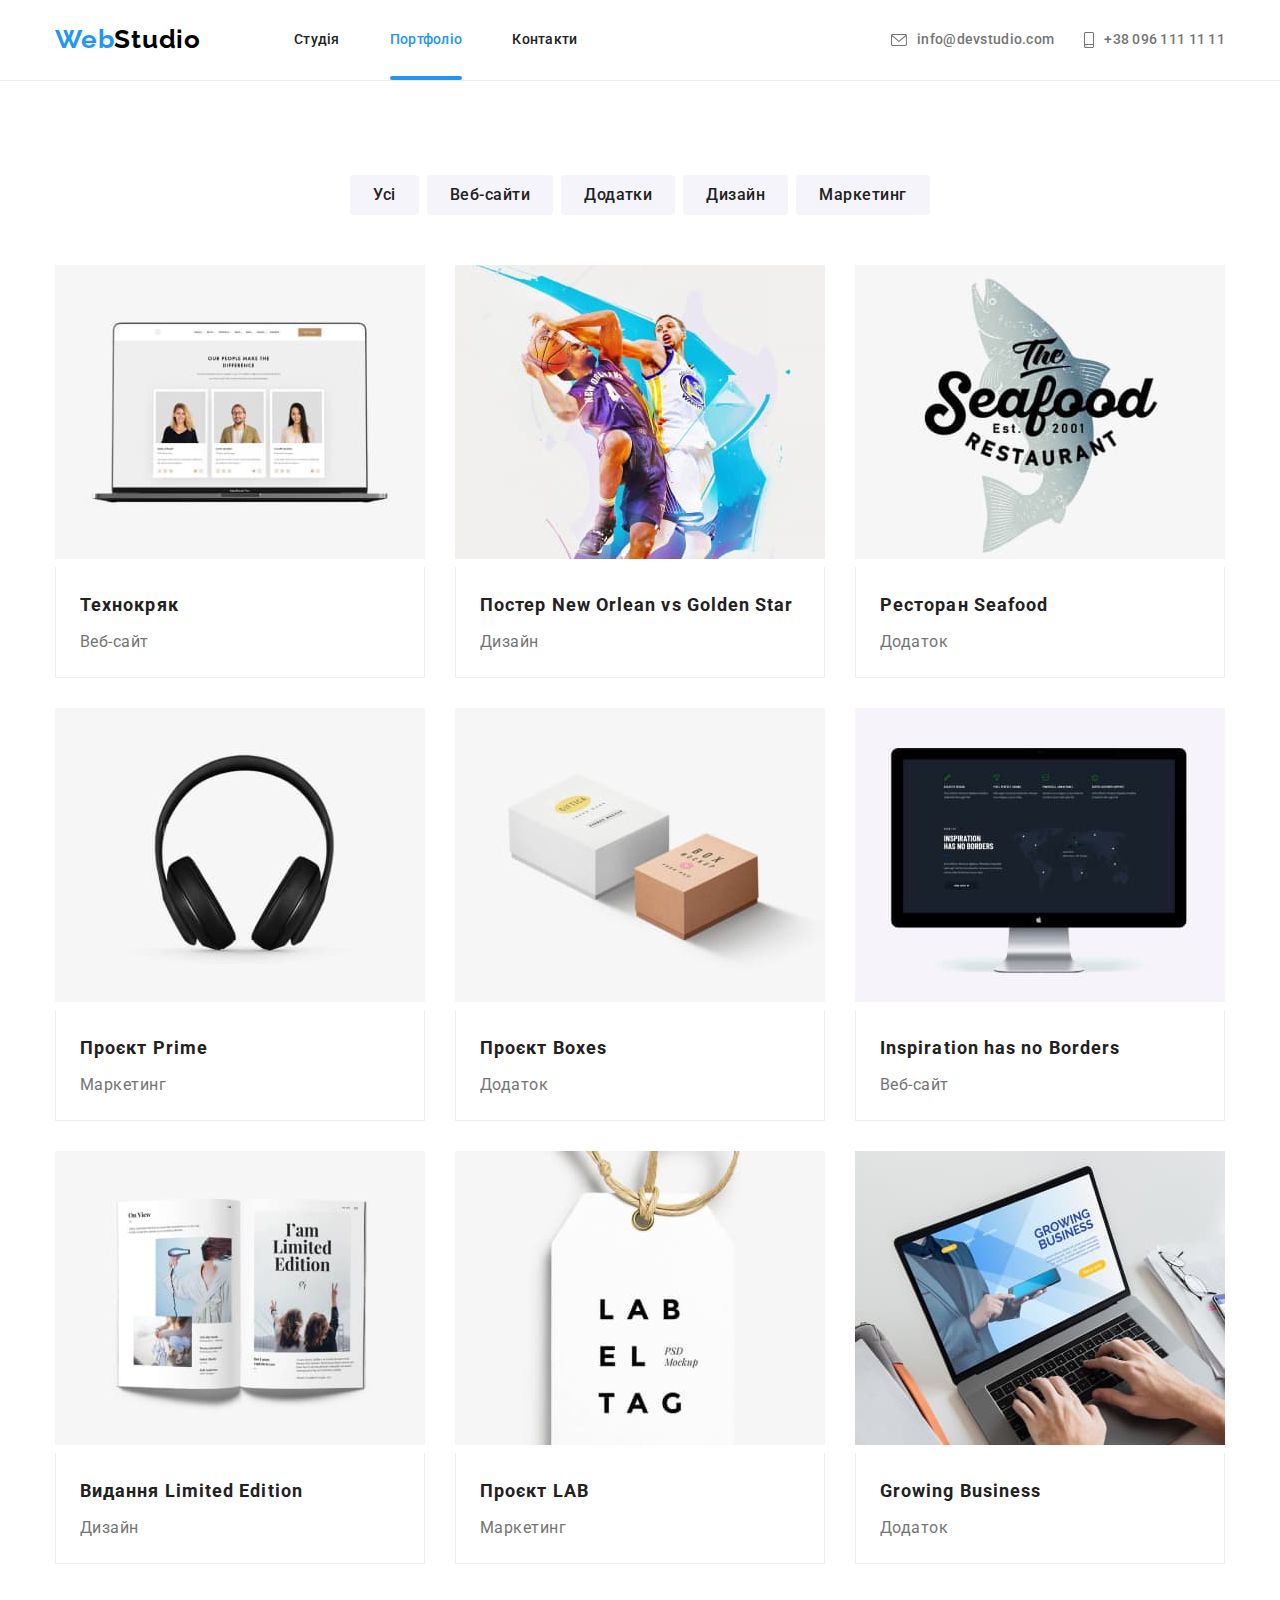
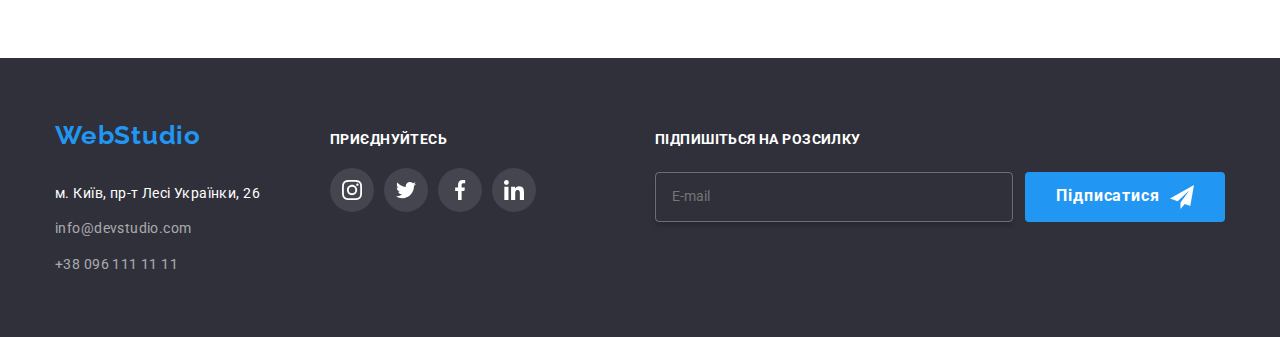
==== commit 0cfcc70d: "Create21112023" ====
--- a/portfolio.html
+++ b/portfolio.html
@@ -18,19 +18,21 @@
     <link rel="stylesheet" href="./css/main.min.css">
   </head>
   <body>
+
     <!-- Верхня лінія -->
+
     <header class="page-header">
-      <div class="container main-nav">
-        <nav class="main-nav">
+      <div class="container page-header__nav">
+        <nav class="page-header__nav">
           <a href="./index.html" class="logo"
-            >Web<span class="logo-header">Studio</span></a
+            >Web<span class="logo--header">Studio</span></a
           >
           <ul class="site-nav list">
             <li class="site-nav__pages">
               <a href="./index.html" class="link site-nav__link">Студія</a>
             </li>
             <li class="site-nav__pages">
-              <a href="" class="portfolio site-nav__link current">Портфоліо</a>
+              <a href="" class="portfolio site-nav__link site-nav__link--current">Портфоліо</a>
             </li>
             <li class="site-nav__pages">
               <a href="" class="link site-nav__link">Контакти</a>
@@ -302,10 +304,10 @@
             <p class="footer-adress">м. Київ, пр-т Лесі Українки, 26</p>
             <ul class="footer-contacts list">
               <li class="contacts-point">
-                <a href="mailto:info@devstudio.com">info@devstudio.com</a>
+                <a class="contacts-item" href="mailto:info@devstudio.com">info@devstudio.com</a>
               </li>
               <li class="contacts-point">
-                <a href="tel:+380961111111">+38 096 111 11 11</a>
+                <a class="contacts-item" href="tel:+380961111111">+38 096 111 11 11</a>
               </li>
             </ul>
           </address>
@@ -344,6 +346,22 @@
             </li>
           </ul>
         </div>
+
+        <!-- Форма для розсилки -->
+        <div class="footer-submit">
+          <b class="social-title">підпишіться на розсилку</b>
+        
+          <form class="email-form" name="email-form" action="./js/method.js" method="post">
+            <input class="footer-input" type="email" id="user-mail" name="user-mail" placeholder="E-mail" />
+            <button class="footer-btn" type="submit">
+              <span>Підписатися</span>
+              <svg class="form-icon" width="24" height="24">
+                <use href="./images/icons.svg#icon-icon-send"></use>
+              </svg>
+            </button>
+          </form>
+        </div>
+
       </div>
     </footer>
   </body>
--- a/css/main.min.css
+++ b/css/main.min.css
@@ -1 +1 @@
-/*# sourceMappingURL=main.min.css.map */+:root{--primary-text-color: #757575;--title-text-color: #212121;--accent-color: #2196F3;--primary-bg-color: #F5F4FA;--main-color: #FFF}:root{--timing-function: cubic-bezier(0.4, 0, 0.2, 1)}.visually-hidden{position:absolute;width:1px;height:1px;margin:-1px;border:0;padding:0;white-space:nowrap;-webkit-clip-path:inset(100%);clip-path:inset(100%);clip:rect(0 0 0 0);overflow:hidden}body{color:var(--primary-text-color);background-color:var(--main-color);font-family:Roboto,sans-serif;font-size:14px;font-weight:400;line-height:1.7;letter-spacing:.42px}.link{display:block;padding-top:32px;padding-bottom:32px;color:var(--title-text-color);font-size:14px;font-weight:500;line-height:1.14;letter-spacing:.28px;letter-spacing:.28px;text-decoration:none}.section{padding-top:94px;padding-bottom:94px}.section.no-padding{padding-top:0;padding-bottom:0}.studio,.portfolio{display:block;padding-top:32px;padding-bottom:32px;color:var(--accent-color);font-size:14px;font-weight:500;line-height:1.14;letter-spacing:.28px;letter-spacing:.28px;text-decoration:none}h1,h2,h3,h4,h5,h6,p,ul{margin-top:0;margin-bottom:0}.list{padding:0;margin:0;list-style:none}.container{margin-left:auto;margin-right:auto;width:1200px;padding-left:15px;padding-right:15px}.logo{margin-right:0;color:var(--accent-color);font-family:Raleway,sans-serif;font-size:26px;font-weight:700;line-height:1.38;letter-spacing:.78px;text-decoration:none}.logo--header{color:#000}.logo--footer{color:var(--main-color)}.contacts{display:-webkit-box;display:-ms-flexbox;display:flex;margin-left:auto;gap:30px}.contacts__link{display:-webkit-box;display:-ms-flexbox;display:flex;-webkit-box-pack:center;-ms-flex-pack:center;justify-content:center;-webkit-box-align:center;-ms-flex-align:center;align-items:center;color:var(--primary-text-color);font-family:Roboto;font-size:14px;font-weight:500;line-height:1.14;letter-spacing:.28px;text-decoration:none;-webkit-transition:color 250ms var(--timing-function);transition:color 250ms var(--timing-function)}.contacts__link:hover,.contacts__link:focus{color:var(--accent-color);fill:var(--accent-color)}.contacts__envelope{margin-right:10px;fill:currentColor}.contacts__smartphone{margin-right:10px;fill:currentColor}.overlay{max-width:1600px;height:600px;margin-left:auto;margin-right:auto;background-image:-webkit-gradient(linear, left top, left bottom, from(rgba(47, 48, 58, 0.4)), to(rgba(47, 48, 58, 0.4))),url("../images/hero/hero1.jpg");background-image:linear-gradient(rgba(47, 48, 58, 0.4), rgba(47, 48, 58, 0.4)),url("../images/hero/hero1.jpg");background-position:center}.backdrop{position:fixed;z-index:2;top:0;left:0;width:100%;height:100%;background-color:rgba(0,0,0,.2);-webkit-transition:opacity 250ms var(--timing-function),visibility 250ms var(--timing-function),-webkit-transform 250ms var(--timing-function);transition:opacity 250ms var(--timing-function),visibility 250ms var(--timing-function),-webkit-transform 250ms var(--timing-function);transition:transform 250ms var(--timing-function),opacity 250ms var(--timing-function),visibility 250ms var(--timing-function);transition:transform 250ms var(--timing-function),opacity 250ms var(--timing-function),visibility 250ms var(--timing-function),-webkit-transform 250ms var(--timing-function)}.backdrop.is-hidden{visibility:hidden;opacity:0;pointer-events:none;-webkit-transform:scale(1.15);transform:scale(1.15)}.modal-wrapper{position:absolute;top:50%;left:50%;padding:40px 40px 40px 40px;-webkit-transform:translate(-50%, -50%);transform:translate(-50%, -50%);width:528px;background-color:var(--main-color);border-radius:4px;-webkit-box-shadow:0px 2px 1px 0px rgba(0,0,0,.2),0px 1px 1px 0px rgba(0,0,0,.14),0px 1px 3px 0px rgba(0,0,0,.12);box-shadow:0px 2px 1px 0px rgba(0,0,0,.2),0px 1px 1px 0px rgba(0,0,0,.14),0px 1px 3px 0px rgba(0,0,0,.12);-webkit-transition:opacity 250ms var(--timing-function),-webkit-transform 250ms var(--timing-function);transition:opacity 250ms var(--timing-function),-webkit-transform 250ms var(--timing-function);transition:transform 250ms var(--timing-function),opacity 250ms var(--timing-function);transition:transform 250ms var(--timing-function),opacity 250ms var(--timing-function),-webkit-transform 250ms var(--timing-function)}.backdrop.is-hidden .modal-wrapper{-webkit-transform:translate(-50%, -50%) scale(0.4);transform:translate(-50%, -50%) scale(0.4);opacity:0}.modal-wrapper{-webkit-transform:translate(-50%, -50%) scale(1);transform:translate(-50%, -50%) scale(1);opacity:1}.modal-wrapper__title{display:-webkit-box;display:-ms-flexbox;display:flex;height:23px;color:var(--title-text-color);-webkit-box-align:center;-ms-flex-align:center;align-items:center;-webkit-box-pack:center;-ms-flex-pack:center;justify-content:center;font-size:20px;font-weight:700;line-height:1,15;letter-spacing:.6px}.modal-form{margin-top:30px}.form-group{margin-bottom:28px}.wrapper-input{width:100%;height:40px;padding-top:11px;padding-right:12px;padding-bottom:11px;padding-left:35px;-ms-flex-negative:0;flex-shrink:0;cursor:pointer;border-radius:4px;border:1px solid rgba(33,33,33,.2);outline:rgba(0,0,0,0);-webkit-transition:outline-color 250ms var(--timing-function);transition:outline-color 250ms var(--timing-function)}.wrapper-input:hover,.wrapper-input:focus{outline:1px solid var(--accent-color);outline-offset:-1px}.form-modal-icon{position:absolute;top:11px;left:12px;fill:var(--title-text-color);-webkit-transition:fill 250ms var(--timing-function);transition:fill 250ms var(--timing-function)}.wrapper-input:hover~.form-modal-icon,.wrapper-input:focus~.form-modal-icon{fill:var(--accent-color)}.form-modal-icon{position:absolute;top:11px;left:12px;fill:var(--title-text-color);-webkit-transition:fill 250ms var(--timing-function);transition:fill 250ms var(--timing-function)}.form-group-massage{margin-bottom:20px}.form-message{display:block;padding:12px 16px;background-color:rgba(0,0,0,0);width:100%;height:120px;-ms-flex-negative:0;flex-shrink:0;cursor:pointer;border-radius:4px;border-radius:4px;border:1px solid rgba(33,33,33,.2);outline:rgba(0,0,0,0);resize:none;-webkit-transition:outline-color 250ms var(--timing-function);transition:outline-color 250ms var(--timing-function)}.form-message:hover,.form-message:focus{outline:1px solid var(--accent-color);outline-offset:-1px}.form-group,.form-group-massage,.form-policy{position:relative;display:block}.info-point{position:absolute;top:0;left:0;color:var(--primary-text-color);font-size:12px;font-weight:400;line-height:1.17;letter-spacing:.12px;-webkit-transform:translateY(-17px);transform:translateY(-17px)}.form-policy{display:-webkit-box;display:-ms-flexbox;display:flex;-webkit-box-align:center;-ms-flex-align:center;align-items:center;-webkit-box-pack:center;-ms-flex-pack:center;justify-content:center;height:24px;margin-bottom:30px}.custom-checkbox{display:-webkit-box;display:-ms-flexbox;display:flex;-webkit-box-align:center;-ms-flex-align:center;align-items:center;-webkit-box-pack:center;-ms-flex-pack:center;justify-content:center;width:16px;height:15px;margin-right:7px;outline:2px solid var(--title-text-color);outline-offset:-2px;border-radius:1px;-webkit-transition:outline 250ms var(--timing-function);transition:outline 250ms var(--timing-function)}.form-policy:hover>.custom-checkbox{outline:2px solid var(--accent-color)}.checkbox:focus+.custom-checkbox{outline:2px solid var(--accent-color)}.custom-checkbox-icon{opacity:0;-webkit-transition:opacity 250ms var(--timing-function);transition:opacity 250ms var(--timing-function)}.checkbox:checked+.custom-checkbox{outline:var(--accent-color)}.checkbox:checked+.custom-checkbox .custom-checkbox-icon{opacity:1}.contract{color:var(--accent-color)}.button-studio{color:var(--main-color);height:50px;background-color:var(--accent-color);font-family:inherit;font-size:16px;font-weight:700;line-height:1.88;letter-spacing:.96px;cursor:pointer;border-radius:4px;border:1px solid rgba(0,0,0,0);padding:9px 24px;min-width:200px;-webkit-transition:color 250ms var(--timing-function);transition:color 250ms var(--timing-function)}.button-studio:hover,.button-studio:focus{color:#2f303a}.button-close{position:absolute;top:8px;right:8px;display:-webkit-box;display:-ms-flexbox;display:flex;-webkit-box-pack:center;-ms-flex-pack:center;justify-content:center;-webkit-box-align:center;-ms-flex-align:center;align-items:center;padding:0;width:30px;height:30px;border:1px solid rgba(0,0,0,.1);border-radius:50px;background-color:rgba(0,0,0,0);cursor:pointer;-webkit-transition:fill 250ms var(--timing-function),opacity 250ms var(--timing-function);transition:fill 250ms var(--timing-function),opacity 250ms var(--timing-function)}.button-close:focus,.button-close:hover{fill:var(--accent-color)}.footer-btn{display:-webkit-box;display:-ms-flexbox;display:flex;-webkit-box-pack:center;-ms-flex-pack:center;justify-content:center;-webkit-box-align:center;-ms-flex-align:center;align-items:center;gap:10px;color:var(--main-color);background-color:var(--accent-color);font-family:inherit;font-size:16px;font-weight:700;line-height:1.88;letter-spacing:.96px;cursor:pointer;border-radius:4px;border:1px solid rgba(0,0,0,0);padding:9px 24px;min-width:200px;height:50px;-webkit-transition:color 250ms var(--timing-function);transition:color 250ms var(--timing-function)}.footer-btn:hover,.footer-btn:focus{color:#2f303a}.form-icon{fill:currentColor}.feature{padding-top:94px;padding-bottom:94px}.feature__title{padding-top:0;margin-top:0;margin-bottom:50px;color:var(--title-text-color);text-align:center;font-size:36px;font-weight:700;line-height:1.17;letter-spacing:1.08px}.feature-list{display:-webkit-box;display:-ms-flexbox;display:flex}.feature-list__description{width:270px;margin-right:30px}.feature-list__description:last-child{margin-right:0}.feature-list__rectangle{display:-webkit-box;display:-ms-flexbox;display:flex;-webkit-box-pack:center;-ms-flex-pack:center;justify-content:center;-webkit-box-align:center;-ms-flex-align:center;align-items:center;height:120px;margin-bottom:30px;background-color:var(--primary-bg-color);border-radius:4px}.feature-list__icon{width:70px;height:70px}.feature-list__title{color:var(--title-text-color);font-size:14px;font-weight:700;line-height:1.14;letter-spacing:.42px;text-transform:uppercase;margin-top:0;margin-bottom:10px}.work{padding-bottom:94px}.work__title{padding-top:0;margin-top:0;margin-bottom:50px;color:var(--title-text-color);text-align:center;font-size:36px;font-weight:700;line-height:1.17;letter-spacing:1.08px}.worklist{display:-webkit-box;display:-ms-flexbox;display:flex}.worklist__item{position:relative;margin-right:30px}.worklist__item:last-child{margin-right:0}.worklist__image{display:block}.worklist__text{position:absolute;display:-webkit-box;display:-ms-flexbox;display:flex;bottom:23px;left:50%;-webkit-transform:translate(-50%, 0);transform:translate(-50%, 0);color:var(--main-color);padding:0;margin:0;font-size:14px;font-weight:700;line-height:1,14;letter-spacing:.42px;text-transform:uppercase;z-index:1}.worklist__item::before{content:"";position:absolute;bottom:0;display:block;width:100%;height:70px;-ms-flex-negative:0;flex-shrink:0;background:rgba(47,48,58,.8)}.team{padding-top:94px;padding-bottom:94px}.team-color{background-color:var(--primary-bg-color)}.team-title{padding-top:0;margin-top:0;margin-bottom:50px;color:var(--title-text-color);text-align:center;font-size:36px;font-weight:700;line-height:1.17;letter-spacing:1.08px}.team-list{display:-webkit-box;display:-ms-flexbox;display:flex}.team-list__card{width:270px;height:428px;margin-right:30px;-ms-flex-negative:0;flex-shrink:0;background-color:var(--main-color);border-radius:0px 0px 4px 4px;-webkit-box-shadow:0px 2px 1px 0px rgba(0,0,0,.2),0px 1px 1px 0px rgba(0,0,0,.14),0px 1px 3px 0px rgba(0,0,0,.12);box-shadow:0px 2px 1px 0px rgba(0,0,0,.2),0px 1px 1px 0px rgba(0,0,0,.14),0px 1px 3px 0px rgba(0,0,0,.12)}.team-list__card:last-child{margin-right:0}.team-list__name{margin-bottom:10px;color:var(--title-text-color);font-size:16px;font-weight:500;line-height:1.19;letter-spacing:.48px;text-align:center}.team-list__profession{color:var(--primary-text-color);font-family:Roboto;font-size:16px;font-weight:400;line-height:1.19;letter-spacing:.48px;text-align:center;margin-bottom:16px}.team-list__about{padding-top:30px;padding-bottom:30px}.socials{display:-webkit-box;display:-ms-flexbox;display:flex;-webkit-box-pack:center;-ms-flex-pack:center;justify-content:center;-webkit-box-align:center;-ms-flex-align:center;align-items:center;gap:10px}.socials-link{display:-webkit-box;display:-ms-flexbox;display:flex;height:44px;width:44px;padding:0;-webkit-box-align:center;-ms-flex-align:center;align-items:center;-webkit-box-pack:center;-ms-flex-pack:center;justify-content:center;color:#afb1b8;background-color:var(--main-color);border-radius:50%;-webkit-transition:background-color 250ms var(--timing-function),color 250ms var(--timing-function);transition:background-color 250ms var(--timing-function),color 250ms var(--timing-function)}.socials-link:hover,.socials-link:focus{background-color:var(--accent-color);color:var(--main-color)}.socials-icon{fill:currentColor}.clients{padding-top:94px;padding-bottom:94px}.clients-title{padding-top:0;margin-top:0;margin-bottom:50px;color:var(--title-text-color);text-align:center;font-size:36px;font-weight:700;line-height:1.17;letter-spacing:1.08px}.clients-list{display:-webkit-box;display:-ms-flexbox;display:flex;padding:0;margin:0;gap:30px}.clients-item{-ms-flex-preferred-size:calc((100% - 150px)/6);flex-basis:calc((100% - 150px)/6)}.clients-link{display:-webkit-box;display:-ms-flexbox;display:flex;-webkit-box-pack:center;-ms-flex-pack:center;justify-content:center;-webkit-box-align:center;-ms-flex-align:center;align-items:center;border-radius:4px;border:1px solid currentColor;width:170px;height:92px;color:#afb1b8;-webkit-transition:color 250ms var(--timing-function);transition:color 250ms var(--timing-function)}.clients-link:hover,.clients-link:focus{color:var(--accent-color)}.client-logo{fill:currentColor}.button-list{display:-webkit-box;display:-ms-flexbox;display:flex;-webkit-box-pack:center;-ms-flex-pack:center;justify-content:center;margin-bottom:50px}.button-list button{color:var(--title-text-color);background-color:var(--primary-bg-color);font-size:16px;font-weight:500;line-height:1.63;letter-spacing:.48px;cursor:pointer;border-radius:4px;border:1px solid rgba(0,0,0,0);padding:6px 22px;text-align:center;-webkit-transition:background-color 250ms var(--timing-function),color 250ms var(--timing-function),-webkit-box-shadow 250ms var(--timing-function);transition:background-color 250ms var(--timing-function),color 250ms var(--timing-function),-webkit-box-shadow 250ms var(--timing-function);transition:background-color 250ms var(--timing-function),color 250ms var(--timing-function),box-shadow 250ms var(--timing-function);transition:background-color 250ms var(--timing-function),color 250ms var(--timing-function),box-shadow 250ms var(--timing-function),-webkit-box-shadow 250ms var(--timing-function)}.button-list button:hover,.button-list button:focus{color:var(--primary-bg-color);background-color:var(--accent-color);-webkit-box-shadow:0px 2px 2px 0px rgba(0,0,0,.12),0px 1px 2px 0px rgba(0,0,0,.08),0px 3px 1px 0px rgba(0,0,0,.1);box-shadow:0px 2px 2px 0px rgba(0,0,0,.12),0px 1px 2px 0px rgba(0,0,0,.08),0px 3px 1px 0px rgba(0,0,0,.1)}.button-list .button-point+.button-point{margin-left:8px}.page-header{border-bottom-width:1px;border-bottom-style:solid;border-bottom-color:#ececec}.page-header__nav{display:-webkit-box;display:-ms-flexbox;display:flex;-webkit-box-align:center;-ms-flex-align:center;align-items:center}.hero{background-color:#2f303a;text-align:center;padding-top:200px;padding-bottom:200px}.hero-title{margin-top:0;margin-right:auto;margin-left:auto;margin-bottom:30px;width:696px;color:var(--title-text-color);color:var(--main-color);font-size:44px;font-weight:900;line-height:1.36;letter-spacing:2.64px;text-transform:uppercase}.site-nav{display:-webkit-box;display:-ms-flexbox;display:flex;margin-left:43px}.site-nav__pages{display:-webkit-box;display:-ms-flexbox;display:flex;-webkit-transition:color 250ms var(--timing-function);transition:color 250ms var(--timing-function);margin-left:50px}.site-nav__pages:hover,.site-nav__pages:focus{color:var(--accent-color)}.site-nav__link{position:relative;-webkit-transition:color 250ms var(--timing-function);transition:color 250ms var(--timing-function)}.site-nav__link:hover,.site-nav__link:focus{color:var(--accent-color)}.site-nav__link--current{color:var(--accent-color)}.site-nav__link--current::after{position:absolute;bottom:0;left:0;content:"";display:block;width:100%;height:4px;background-color:var(--accent-color);border-radius:2px}.project-list{display:-webkit-box;display:-ms-flexbox;display:flex;-ms-flex-wrap:wrap;flex-wrap:wrap;gap:30px;padding:0;list-style:none}.card-link{display:block;-webkit-transition:-webkit-box-shadow 250ms var(--timing-function);transition:-webkit-box-shadow 250ms var(--timing-function);transition:box-shadow 250ms var(--timing-function);transition:box-shadow 250ms var(--timing-function), -webkit-box-shadow 250ms var(--timing-function)}.card-link:hover,.card-link:focus{-webkit-box-shadow:1px 4px 6px 0px rgba(0,0,0,.16),0px 4px 4px 0px rgba(0,0,0,.06),0px 1px 1px 0px rgba(0,0,0,.12);box-shadow:1px 4px 6px 0px rgba(0,0,0,.16),0px 4px 4px 0px rgba(0,0,0,.06),0px 1px 1px 0px rgba(0,0,0,.12)}.card-overlay{position:relative;overflow:hidden}.card-text,.card-overlay::before{position:absolute;width:100%;height:100%;-webkit-transition:-webkit-transform 250ms var(--timing-function);transition:-webkit-transform 250ms var(--timing-function);transition:transform 250ms var(--timing-function);transition:transform 250ms var(--timing-function), -webkit-transform 250ms var(--timing-function);-webkit-transform:translateY(100%);transform:translateY(100%);opacity:0}.card-text{display:-webkit-box;display:-ms-flexbox;display:flex;top:0;left:0;padding:63px 24px;color:var(--main-color);font-size:18px;font-weight:400;line-height:1.56;letter-spacing:.54px}.card-overlay::before{content:"";display:block;bottom:0;left:0;background-color:rgba(33,150,243,.9);-ms-flex-negative:0;flex-shrink:0}.card-link:hover .card-text,.card-link:focus .card-text{opacity:1;-webkit-transform:translateY(0);transform:translateY(0);background-color:rgba(33,150,243,.9)}.project-list .card-link:hover .card-text,.project-list .card-link:focus .card-text{opacity:1}.project-title{color:var(--title-text-color);font-family:Roboto;font-size:18px;font-weight:700;line-height:2;letter-spacing:1.08px;text-decoration:none}.card-link{text-decoration:none}.little-container{width:370px}.description{padding:20px 24px;border-left:1px solid #eee;border-right:1px solid #eee;border-bottom:1px solid #eee}.description-text{margin-top:4px;color:var(--primary-text-color);font-size:16px;font-weight:400;line-height:1.88;letter-spacing:.48px}.little-container :nth-child(3n){margin-right:0}.little-container :nth-last-child(-n+3){margin-bottom:0}.footer-section{background-color:#2f303a;padding-top:60px;padding-bottom:60px}.footer-adress{color:var(--main-color);font-size:14px;font-style:normal;font-weight:400;line-height:1,7;letter-spacing:.42px}address{margin-top:28px}.footer-contacts{margin-top:12px}.contacts-item{color:rgba(255,255,255,.6);font-size:14px;font-style:normal;line-height:1.7;font-weight:400;letter-spacing:.42px;text-decoration:none;-webkit-transition:color 250ms var(--timing-function);transition:color 250ms var(--timing-function)}.footer-contacts :hover,.footer-contacts :focus{color:var(--accent-color)}.footer-contacts .contacts-point+.contacts-point{margin-top:12px}.footer-box{display:-webkit-box;display:-ms-flexbox;display:flex;-webkit-box-align:baseline;-ms-flex-align:baseline;align-items:baseline}.footer-part+.footer-part{margin-left:70px}.social-title{padding-top:0;margin-top:0;font-size:14px;color:var(--main-color);font-weight:700;line-height:1.14;letter-spacing:.42px;text-transform:uppercase}.attend{display:-webkit-box;display:-ms-flexbox;display:flex;-webkit-box-align:baseline;-ms-flex-align:baseline;align-items:baseline;margin-top:20px;gap:10px}.ellipse{display:-webkit-box;display:-ms-flexbox;display:flex;-webkit-box-pack:center;-ms-flex-pack:center;justify-content:center;-webkit-box-align:center;-ms-flex-align:center;align-items:center;width:44px;height:44px;border-radius:50px;background-color:rgba(255,255,255,.1019607843);-webkit-transition:background-color 250ms var(--timing-function);transition:background-color 250ms var(--timing-function)}.ellipse:hover,.ellipse:focus{background-color:var(--accent-color)}.footer-submit{width:570px;-webkit-box-align:baseline;-ms-flex-align:baseline;align-items:baseline;margin-left:auto}.social-footer{fill:var(--main-color);margin-right:0;margin-bottom:0}.email-form{display:-webkit-box;display:-ms-flexbox;display:flex;margin-top:20px;gap:12px;width:358px;height:50px;-ms-flex-negative:0;flex-shrink:0}.footer-input{padding-top:15px;padding-bottom:16px;padding-left:16px;width:358px;height:50px;-ms-flex-negative:0;flex-shrink:0;cursor:pointer;border-radius:4px;border:1px solid rgba(255,255,255,.3);background:rgba(33,150,243,0);color:var(--main-color);-webkit-box-shadow:0px 4px 4px 0px rgba(0,0,0,.15);box-shadow:0px 4px 4px 0px rgba(0,0,0,.15);outline:rgba(0,0,0,0);-webkit-transition:outline 250ms var(--timing-function);transition:outline 250ms var(--timing-function)}.footer-input:hover,.footer-input:focus{outline:1px solid var(--accent-color);outline-offset:-1px}/*# sourceMappingURL=main.min.css.map */